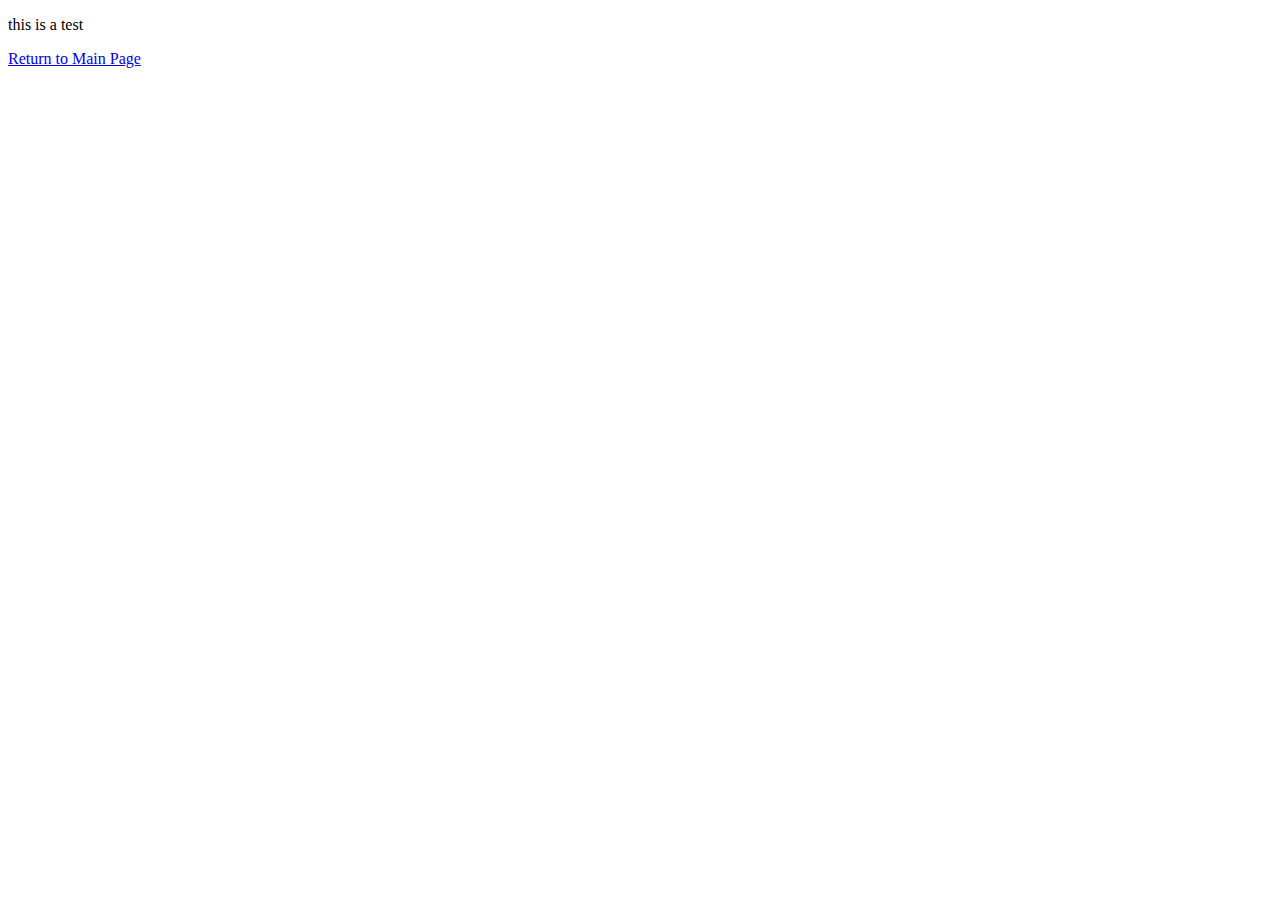
==== airbenders.html @ 6e1df727 "changed wording" ====
<!DOCTYPE html>

<html lang="en">
    <head>
        <meta charset="utf-8">
        <title>Airbenders</title>
    </head>

    <body>
        <p>this is a test</p>
        <a href="/index.html">Return to Main Page</a>
    </body>
</html>
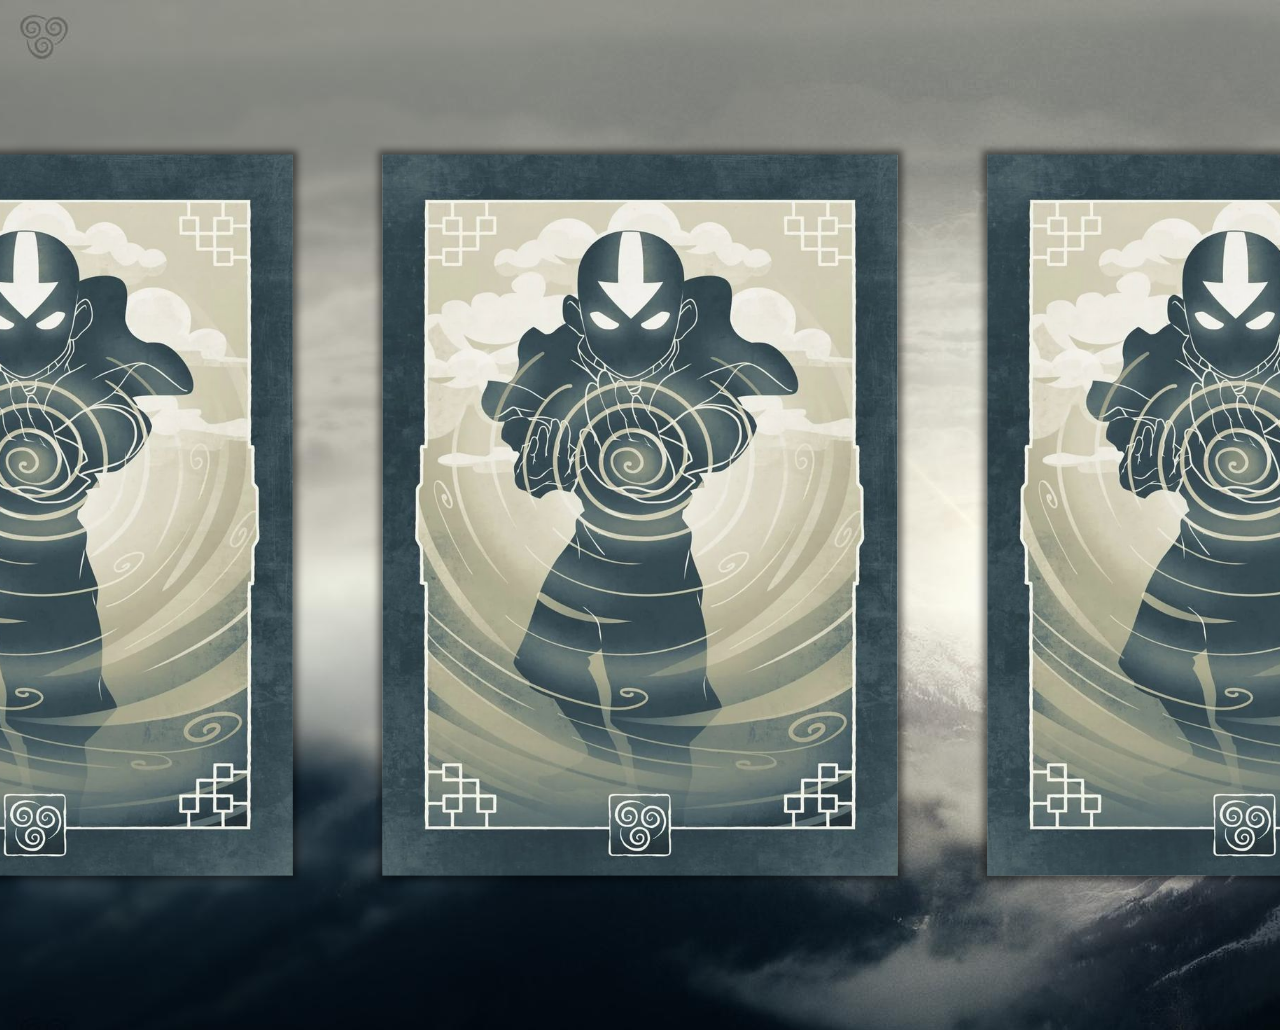
==== commit e8317486: "added cards to try and hover for characters" ====
--- a/airbenders.html
+++ b/airbenders.html
@@ -4,10 +4,20 @@
     <head>
         <meta charset="utf-8">
         <title>Airbenders</title>
+        <link rel="stylesheet" href="transition.css">
+        <script src="transition.js"></script>
     </head>
 
     <body>
-        <p>this is a test</p>
-        <a href="/index.html">Return to Main Page</a>
+        <!-- <div class="transition transition-1 is-active"></div> -->
+
+    </div>
+        
+    <!-- <a href="index.html"> <img class="airIcon" src="images/Aang_Appa.png"></a> -->
+    <div class="airbenders-info">
+        <img class="air-card" src="images/Aang_air.jpg">
+        <img class="air-card2" src="images/Aang_air.jpg">
+        <img class="air-card3" src="images/Aang_air.jpg">
+    </div>  
     </body>
 </html>--- a/transition.css
+++ b/transition.css
@@ -0,0 +1,64 @@
+.transition-1 {
+    position: fixed;
+    top: 0%;
+    left: 0%;
+    right: 0;
+    bottom: 0;
+    z-index: 101;
+    background-image: url(images/airscooter.gif), url(images/bgBW.png);
+    opacity: 0;
+    pointer-events: none;
+    transition: .7s ease-out, 1s ease-out;
+    background-repeat: no-repeat, no-repeat;
+    background-position: center;
+}
+
+.transition-1.is-active {
+    opacity: 1;
+    pointer-events: all;
+}
+
+body {
+    background: url(images/airtemple.jpg);
+    font-family: 'Herculanum';
+    display: block;
+    margin: 0;
+    min-height: 100vh;
+    overflow: hidden;
+}
+
+/* .airIcon {
+    position: fixed;
+    top: -17.4%;
+    left: -7.45%;
+    transform: scale(.15);
+} */
+
+.airIcon {
+    position: fixed;
+    top: -29%;
+    left: -20%;
+    transform: scale(.15);
+}
+
+.airbenders-info {
+    display: flex;
+    justify-content: center;
+    align-items: center;
+    transform: scale(.7);
+    gap: 10%;
+}
+
+.air-card, .air-card2, .air-card3 {
+    box-shadow: 0px 0px 10px 7px rgba(0,0,0,0.52);
+}
+
+/* 
+.airbenders-info {
+    display: flex;
+    flex-direction: row;
+    justify-content: center;
+    align-items: center;
+    color: white;
+    text-shadow: 2px 2px 3px black;
+} */
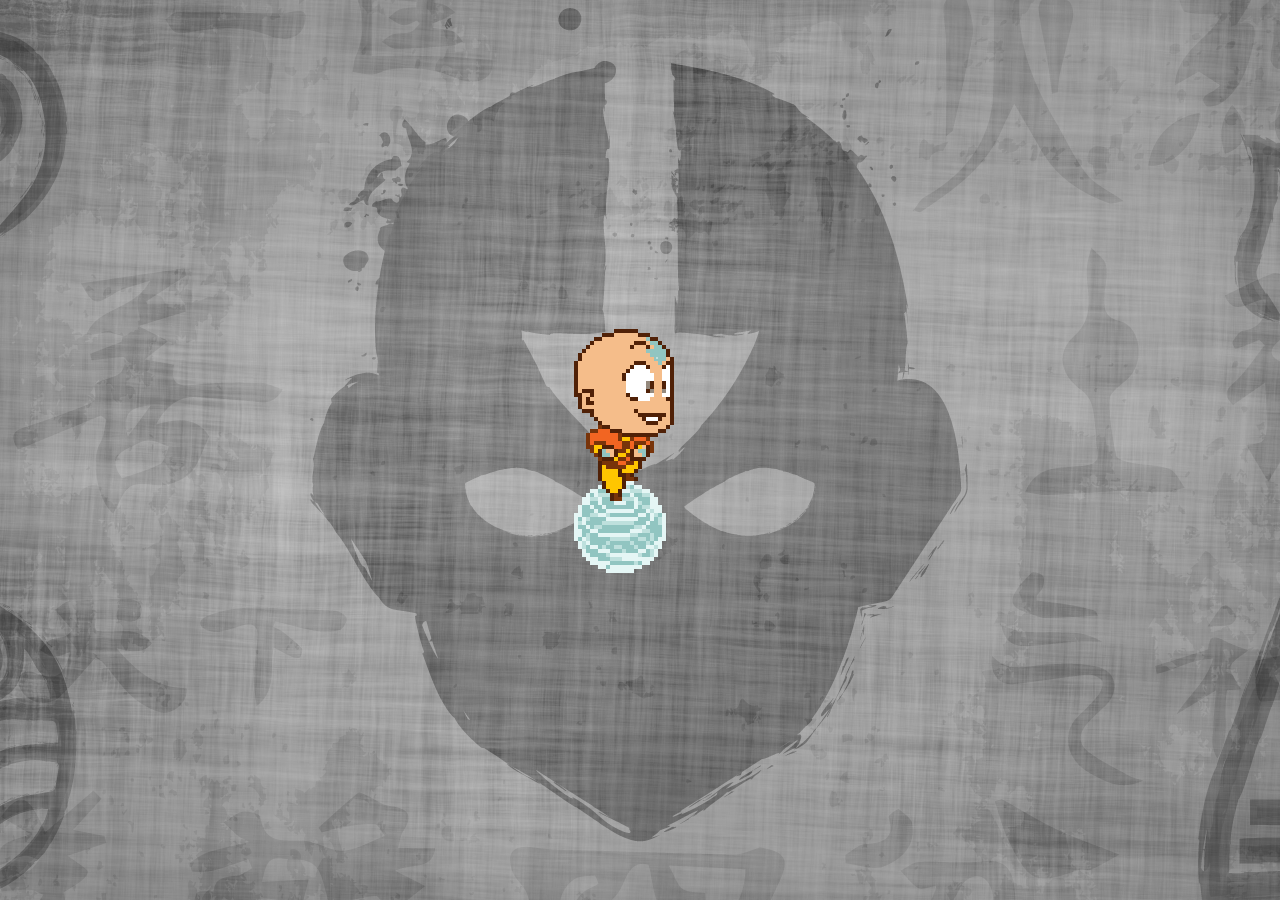
==== commit f6cad670: "added images to switch on hover" ====
--- a/airbenders.html
+++ b/airbenders.html
@@ -9,11 +9,11 @@
     </head>
 
     <body>
-        <!-- <div class="transition transition-1 is-active"></div> -->
+        <div class="transition transition-1 is-active"></div>
 
     </div>
         
-    <!-- <a href="index.html"> <img class="airIcon" src="images/Aang_Appa.png"></a> -->
+    <a href="index.html"> <img class="airIcon" src="images/Aang_Appa.png"></a>
     <div class="airbenders-info">
         <img class="air-card" src="images/Aang_air.jpg">
         <img class="air-card2" src="images/Aang_air.jpg">
--- a/transition.css
+++ b/transition.css
@@ -53,7 +53,33 @@
     box-shadow: 0px 0px 10px 7px rgba(0,0,0,0.52);
 }
 
-/* 
+.air-card:hover{
+    transform: scale(1.3);
+    transition: transform .2s;
+    cursor: pointer;
+    content: url(images/monkgyatso.jpg);
+}
+
+.air-card2:hover {
+    transform: scale(1.3);
+    transition: transform .2s;
+    cursor: pointer;
+    content: url(images/yangchen.jpg);
+}
+
+.air-card3:hover {
+    transform: scale(1.3);
+    transition: transform .2s;
+    cursor: pointer;
+    content: url(images/aang_2.jpg);
+}
+
+.airbenders-info img {
+    width: 35%;
+	transition: .3s ease-in-out;
+}
+
+
 .airbenders-info {
     display: flex;
     flex-direction: row;
@@ -61,4 +87,4 @@
     align-items: center;
     color: white;
     text-shadow: 2px 2px 3px black;
-} */
+}
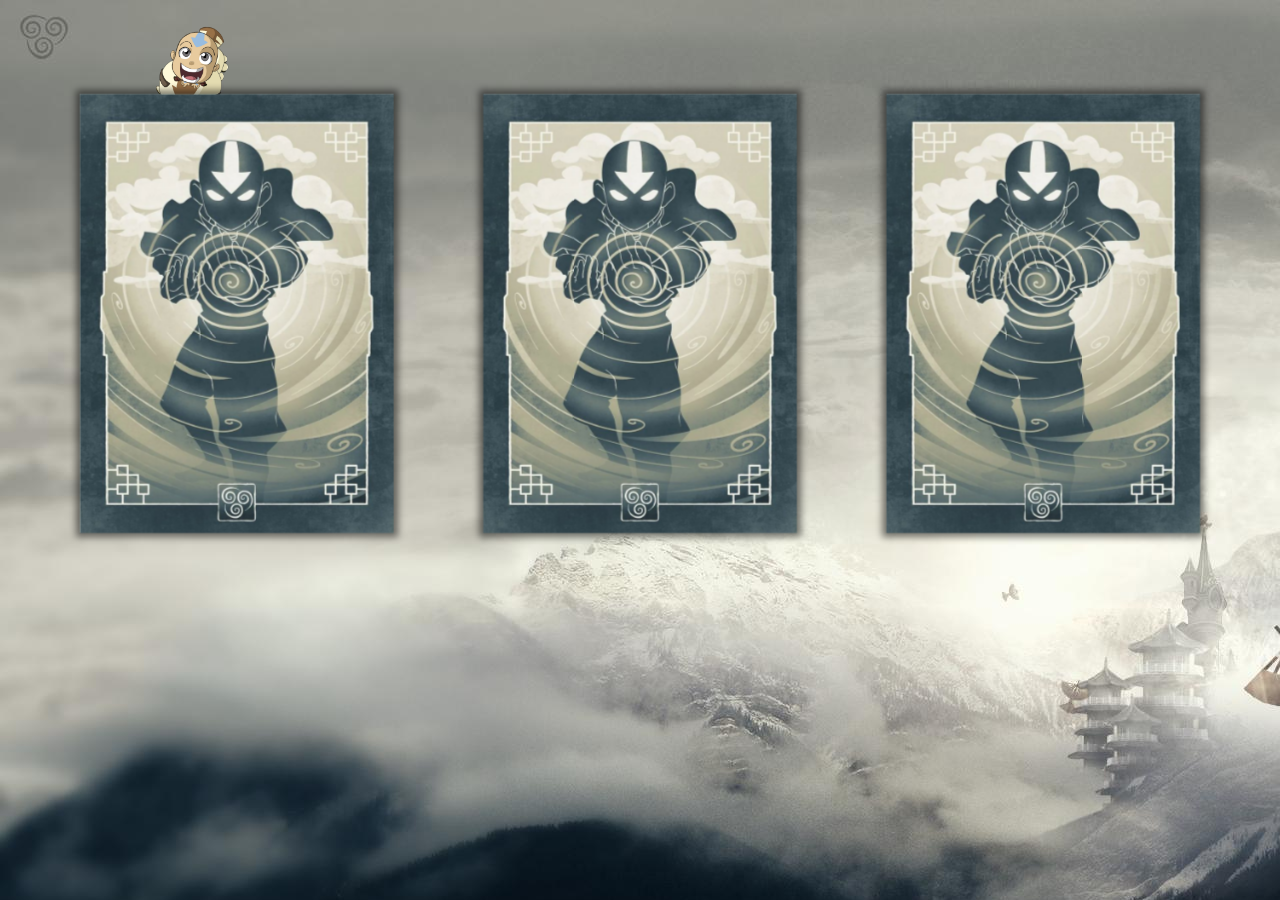
==== commit ee442d88: "changed images to onclick" ====
--- a/airbenders.html
+++ b/airbenders.html
@@ -15,9 +15,9 @@
         
     <a href="index.html"> <img class="airIcon" src="images/Aang_Appa.png"></a>
     <div class="airbenders-info">
-        <img class="air-card" src="images/Aang_air.jpg">
-        <img class="air-card2" src="images/Aang_air.jpg">
-        <img class="air-card3" src="images/Aang_air.jpg">
+        <img class="air-card" id="image1" alt="" src="images/Aang_air.jpg" onclick="changeImage()">
+        <img class="air-card2" id="image2" src="images/Aang_air.jpg" onclick="changeImageYang()">
+        <img class="air-card3" id="image3" src="images/Aang_air.jpg" onclick="changeImageAang()">
     </div>  
     </body>
 </html>--- a/transition.css
+++ b/transition.css
@@ -1,4 +1,4 @@
-.transition-1 {
+/* .transition-1 {
     position: fixed;
     top: 0%;
     left: 0%;
@@ -16,7 +16,7 @@
 .transition-1.is-active {
     opacity: 1;
     pointer-events: all;
-}
+} */
 
 body {
     background: url(images/airtemple.jpg);
@@ -53,29 +53,28 @@
     box-shadow: 0px 0px 10px 7px rgba(0,0,0,0.52);
 }
 
-.air-card:hover{
+.air-card:hover {
     transform: scale(1.3);
     transition: transform .2s;
     cursor: pointer;
-    content: url(images/monkgyatso.jpg);
 }
 
 .air-card2:hover {
     transform: scale(1.3);
     transition: transform .2s;
     cursor: pointer;
-    content: url(images/yangchen.jpg);
 }
 
 .air-card3:hover {
     transform: scale(1.3);
     transition: transform .2s;
     cursor: pointer;
-    content: url(images/aang_2.jpg);
 }
 
 .airbenders-info img {
-    width: 35%;
+    max-width: 35%;
+    max-height: 50%;
+    /* width: 35%; */
 	transition: .3s ease-in-out;
 }
 
@@ -87,4 +86,4 @@
     align-items: center;
     color: white;
     text-shadow: 2px 2px 3px black;
-}
+}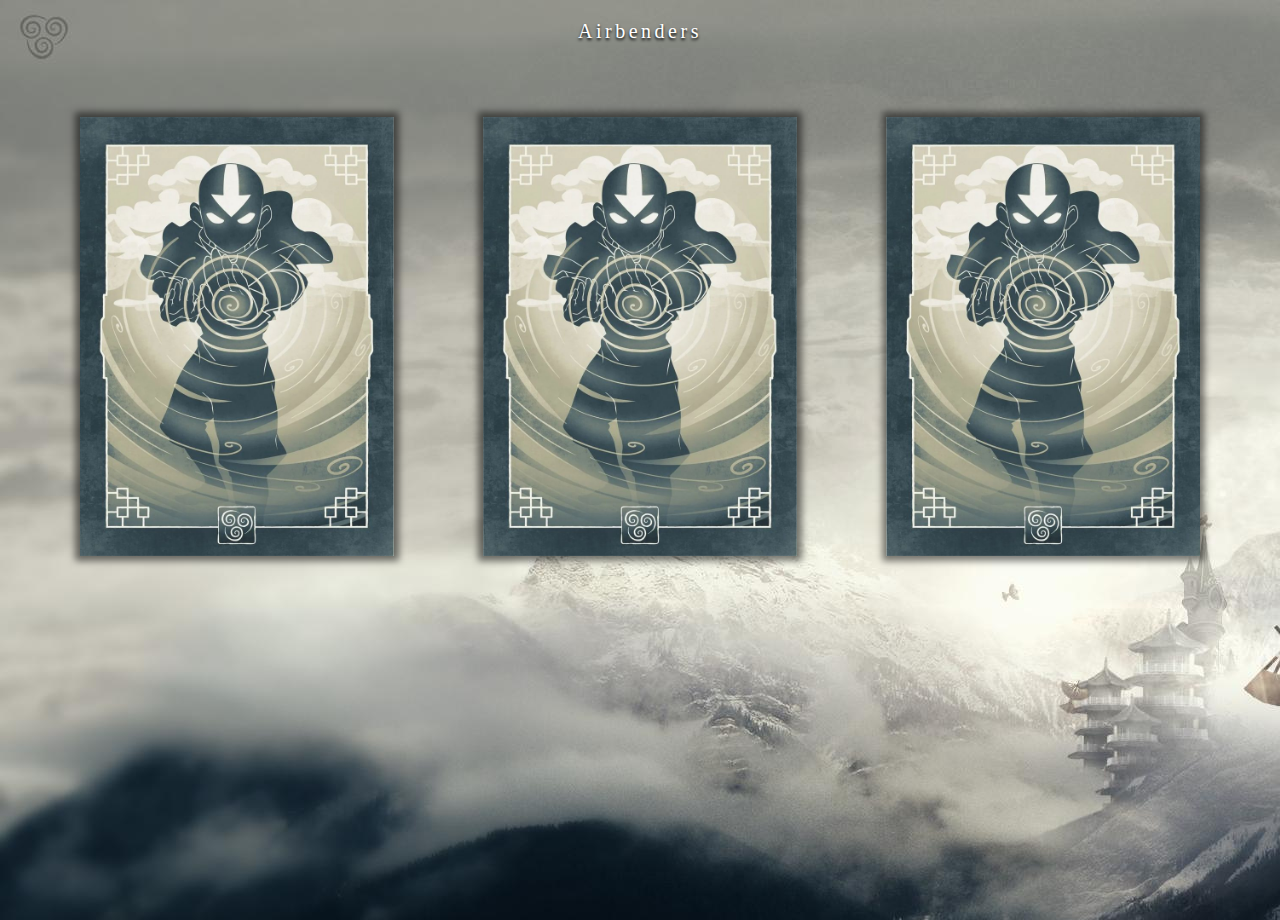
==== commit 7dec4e0f: "changing home" ====
--- a/airbenders.html
+++ b/airbenders.html
@@ -12,8 +12,8 @@
         <div class="transition transition-1 is-active"></div>
 
     </div>
-        
-    <a href="index.html"> <img class="airIcon" src="images/Aang_Appa.png"></a>
+    <!-- <a href="index.html"> <img class="airIcon" src="images/Aang_Appa.png"></a> -->
+    <a href="index.html" class="homelink"> <h3 class="home">Airbenders</h3></a>
     <div class="airbenders-info">
         <img class="air-card" id="image1" alt="" src="images/Aang_air.jpg" onclick="changeImage()">
         <img class="air-card2" id="image2" src="images/Aang_air.jpg" onclick="changeImageYang()">
--- a/transition.css
+++ b/transition.css
@@ -33,6 +33,25 @@
     left: -7.45%;
     transform: scale(.15);
 } */
+
+.homelink {
+    text-decoration: none;
+}
+
+.home {
+    display: flex;
+    justify-content: center;
+    margin-bottom: -20px;
+    color: white;
+    font-size: 20px;
+    letter-spacing: 3.5px;
+    word-spacing: 3px;
+    font-weight: 400;
+    font-style: normal;
+    font-variant: normal;
+    text-transform: none;
+    text-shadow: 0px 2px 3px #030303;
+}
 
 .airIcon {
     position: fixed;
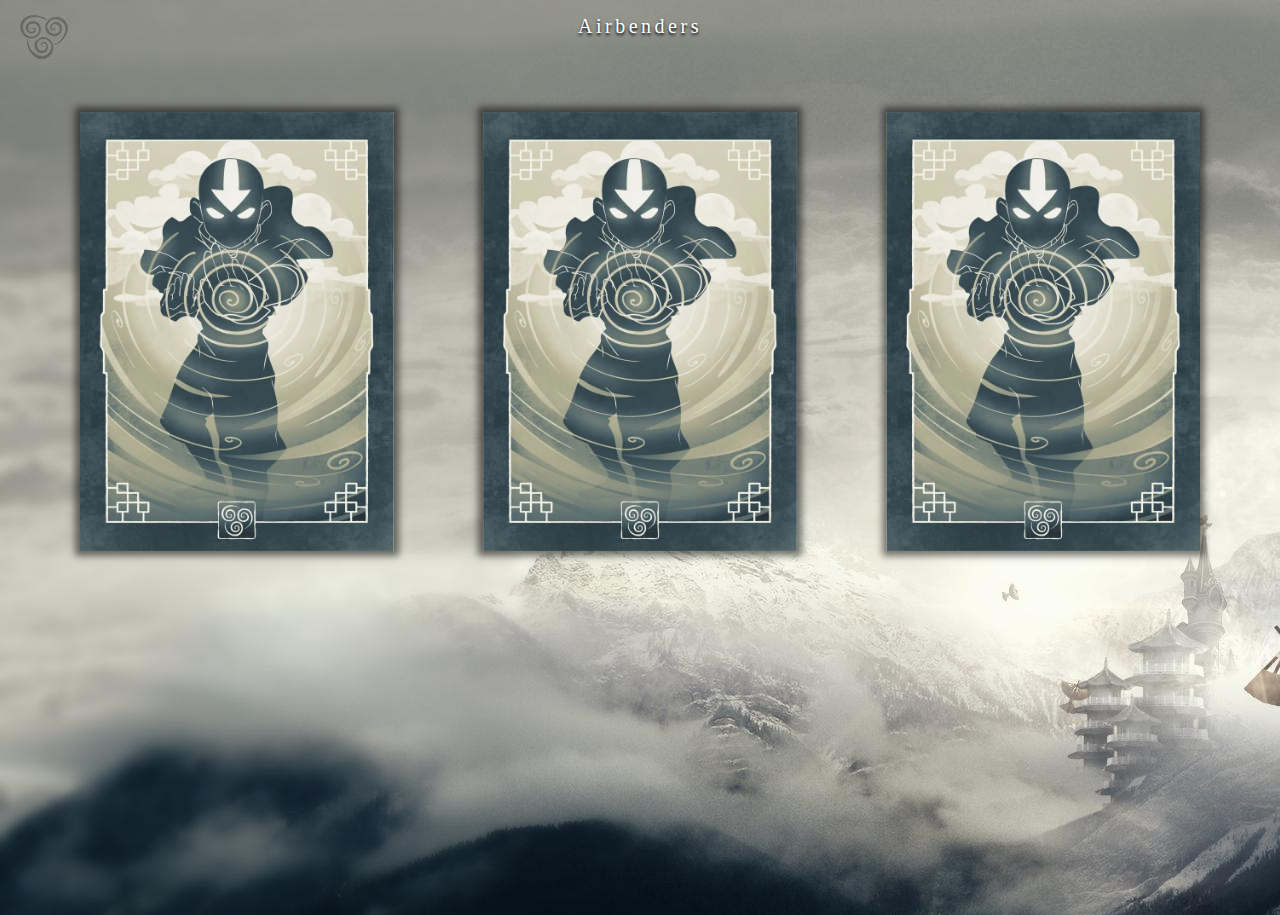
==== commit 7e83d104: "added margin to title" ====
--- a/airbenders.html
+++ b/airbenders.html
@@ -13,7 +13,7 @@
 
     </div>
     <!-- <a href="index.html"> <img class="airIcon" src="images/Aang_Appa.png"></a> -->
-    <a href="index.html" class="homelink"> <h3 class="home">Airbenders</h3></a>
+    <a href="index.html" class="home home-link">Airbenders</a>
     <div class="airbenders-info">
         <img class="air-card" id="image1" alt="" src="images/Aang_air.jpg" onclick="changeImage()">
         <img class="air-card2" id="image2" src="images/Aang_air.jpg" onclick="changeImageYang()">
--- a/transition.css
+++ b/transition.css
@@ -34,13 +34,17 @@
     transform: scale(.15);
 } */
 
-.homelink {
+a {
     text-decoration: none;
 }
 
 .home {
     display: flex;
     justify-content: center;
+    margin-top: 15px;
+    margin-left: 50%;
+    margin-right: 50%;
+    background: red;
     margin-bottom: -20px;
     color: white;
     font-size: 20px;
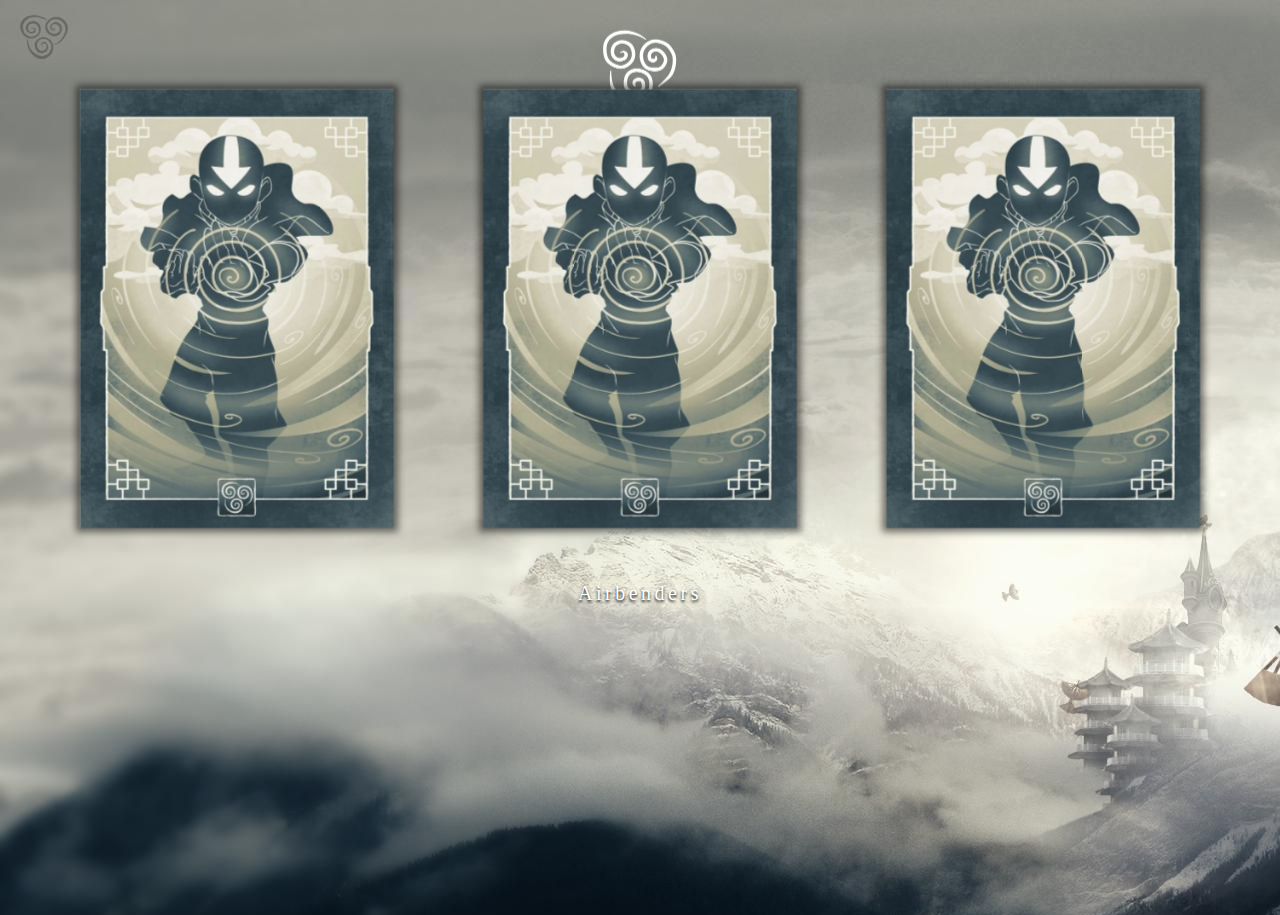
==== commit febc9d83: "added title at the bottom and deleted some code" ====
--- a/airbenders.html
+++ b/airbenders.html
@@ -12,12 +12,13 @@
         <div class="transition transition-1 is-active"></div>
 
     </div>
-    <!-- <a href="index.html"> <img class="airIcon" src="images/Aang_Appa.png"></a> -->
-    <a href="index.html" class="home home-link">Airbenders</a>
+
+    <a href="index.html" class="home home-link"> <img class="home air" src="images/Air_White.png"></a>
     <div class="airbenders-info">
         <img class="air-card" id="image1" alt="" src="images/Aang_air.jpg" onclick="changeImage()">
         <img class="air-card2" id="image2" src="images/Aang_air.jpg" onclick="changeImageYang()">
         <img class="air-card3" id="image3" src="images/Aang_air.jpg" onclick="changeImageAang()">
-    </div>  
+    </div>
+    <p class="air-title">Airbenders</p>  
     </body>
 </html>--- a/transition.css
+++ b/transition.css
@@ -38,30 +38,40 @@
     text-decoration: none;
 }
 
+.home img {
+    transform: scale(.25);
+    position: fixed;
+    top: -17%;
+}
+
+
 .home {
+    align-items: center;
+    flex-wrap: wrap;
+    flex-direction: row;
     display: flex;
     justify-content: center;
     margin-top: 15px;
     margin-left: 50%;
     margin-right: 50%;
-    background: red;
+    margin-bottom: -20px;
+}
+
+.air-title {
+    align-items: center;
+    flex-wrap: wrap;
+    flex-direction: row;
+    display: flex;
+    justify-content: center;
+    margin-top: -40px;
+    margin-left: 50%;
+    margin-right: 50%;
     margin-bottom: -20px;
     color: white;
     font-size: 20px;
     letter-spacing: 3.5px;
-    word-spacing: 3px;
     font-weight: 400;
-    font-style: normal;
-    font-variant: normal;
-    text-transform: none;
-    text-shadow: 0px 2px 3px #030303;
-}
-
-.airIcon {
-    position: fixed;
-    top: -29%;
-    left: -20%;
-    transform: scale(.15);
+    text-shadow: 0px 2px 3px #030303;  
 }
 
 .airbenders-info {
